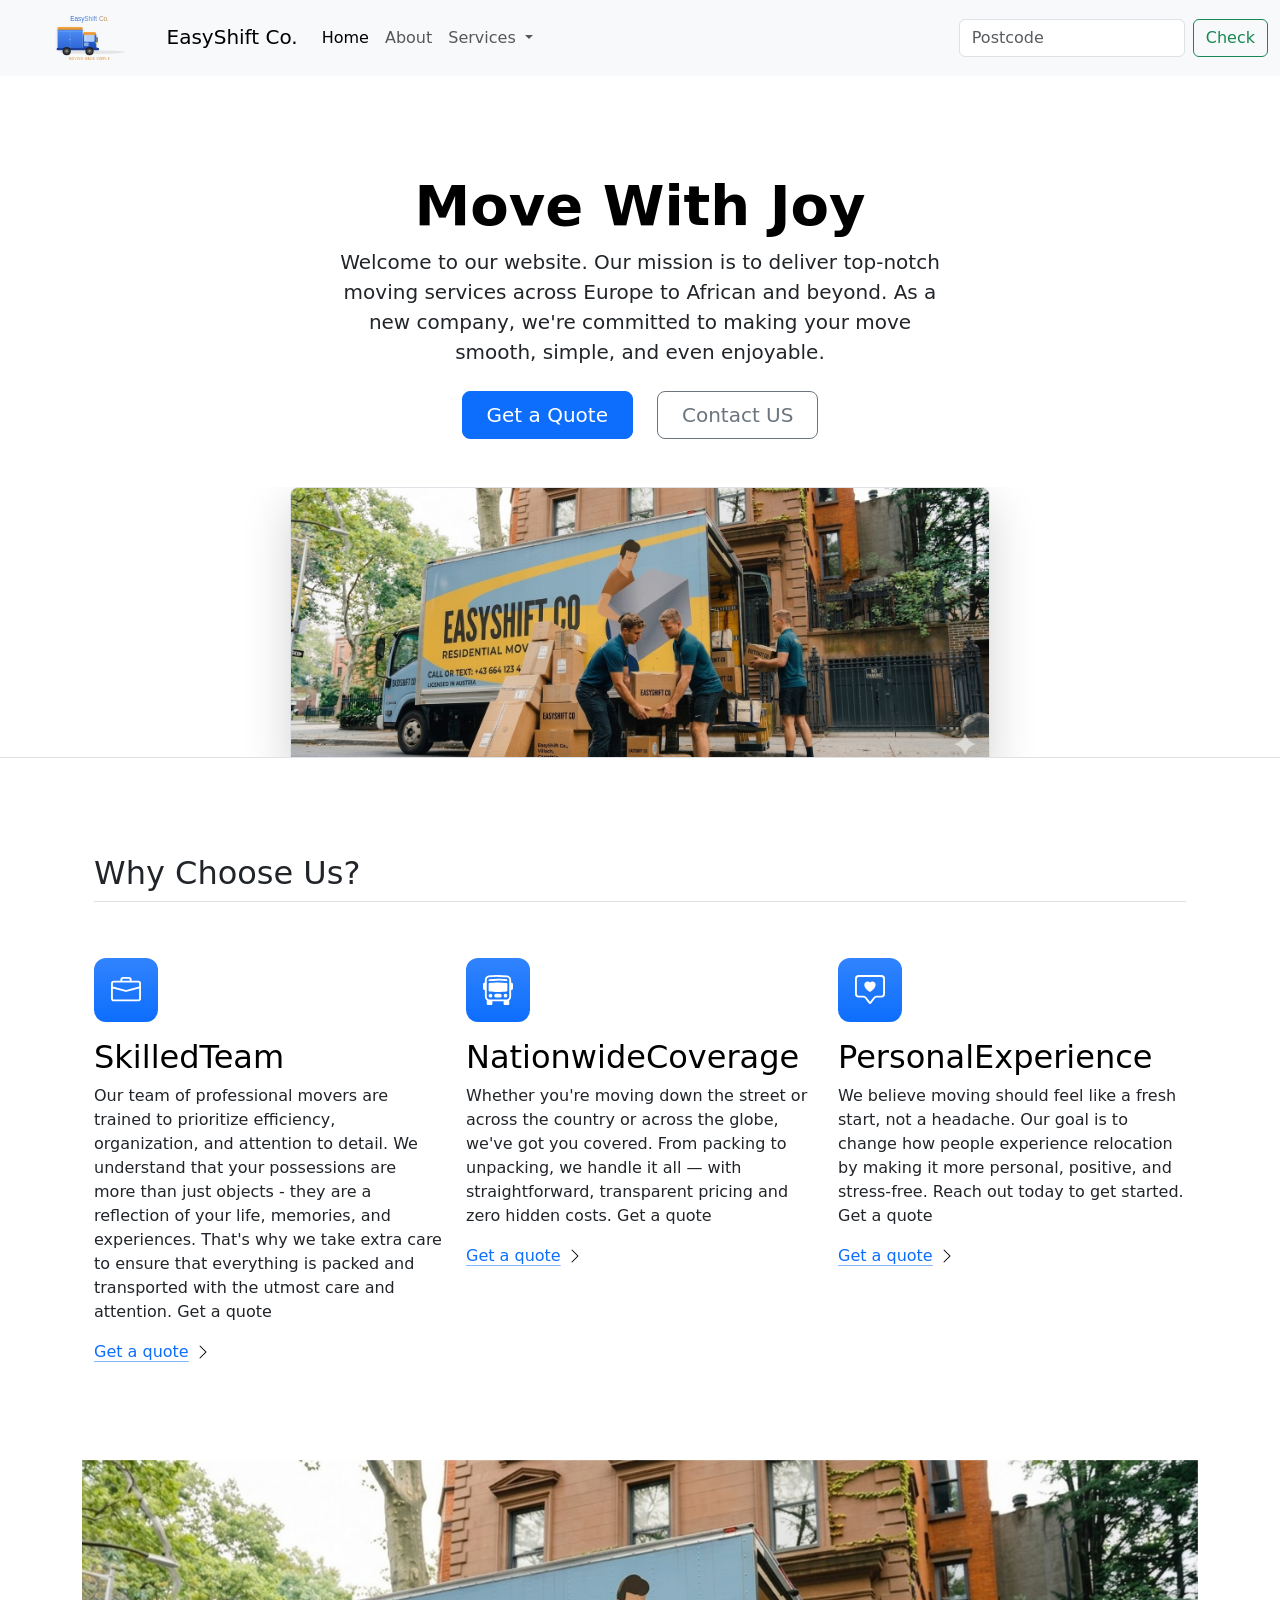
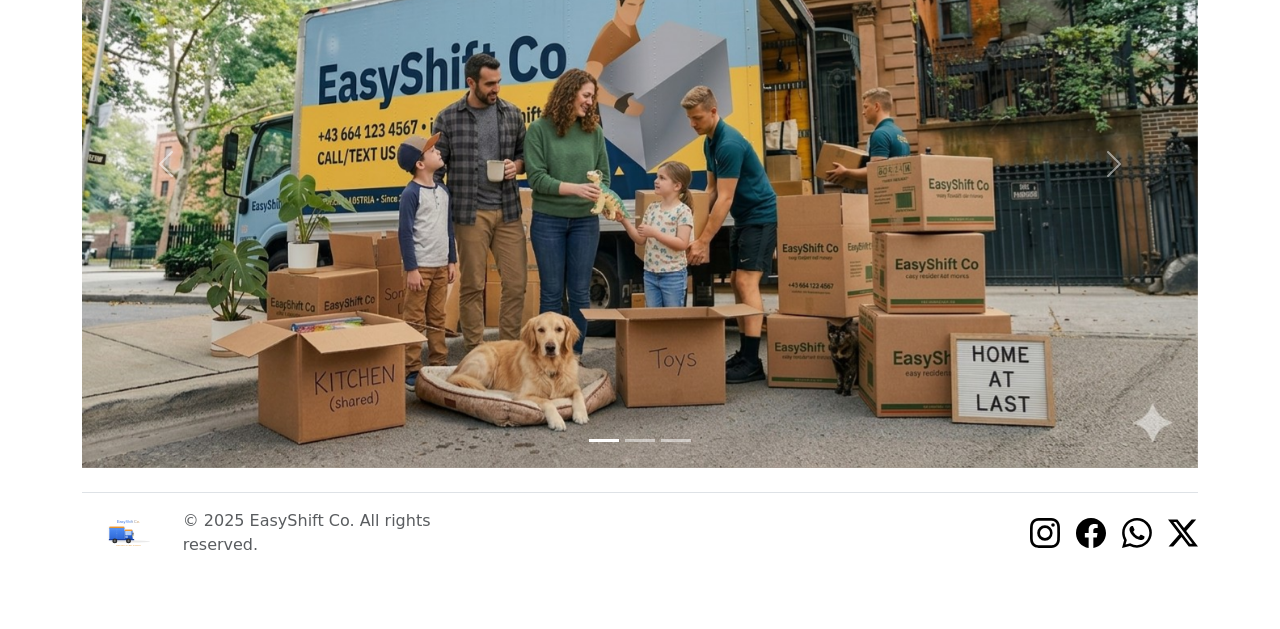
==== index.html @ 29e250b7 "Add files via upload" ====
<!DOCTYPE html>
<html lang="en" data-bs-theme="">

<head>
  <meta charset="UTF-8">
  <meta name="viewport" content="width=device-width, initial-scale=1.0">
  <title>EasyShift Co. | Moving Made Simple</title>
  <link href="https://cdn.jsdelivr.net/npm/bootstrap@5.3.0-alpha2/dist/css/bootstrap.min.css" rel="stylesheet"
    integrity="sha384-aFq/bzH65dt+w6FI2ooMVUpc+21e0SRygnTpmBvdBgSdnuTN7QbdgL+OapgHtvPp" crossorigin="anonymous">
  <style>
    .feature-icon {
    width: 4rem;
    height: 4rem;
    border-radius: .75rem;
    }

  </style>
</head>

<body>
  <nav class="navbar navbar-expand-lg bg-body-tertiary">
  <div class="container-fluid">
    <a class="navbar-brand" href="./images/easyshift_footer_icon_colored_text.svg"><img src="./images/easyshift_footer_icon_colored_text.svg" alt="EasyShift Co logo" height="50">EasyShift Co.</a>
    <button class="navbar-toggler" type="button" data-bs-toggle="collapse" data-bs-target="#navbarSupportedContent" aria-controls="navbarSupportedContent" aria-expanded="false" aria-label="Toggle navigation">
      <span class="navbar-toggler-icon"></span>
    </button>
    <div class="collapse navbar-collapse" id="navbarSupportedContent">
      <ul class="navbar-nav me-auto mb-2 mb-lg-0">
        <li class="nav-item">
          <a class="nav-link active" aria-current="page" href="#">Home</a>
        </li>
        <li class="nav-item">
          <a class="nav-link" href="#">About</a>
        </li>
        <li class="nav-item dropdown">
          <a class="nav-link dropdown-toggle" href="#" role="button" data-bs-toggle="dropdown" aria-expanded="false">
            Services
          </a>
          <ul class="dropdown-menu">
            <li><a class="dropdown-item" href="#">Packing</a></li>
            <li><a class="dropdown-item" href="#">Loading</a></li>
            <li><a class="dropdown-item" href="#">Unloading & Unpacking</a></li>
            <li><hr class="dropdown-divider"></li>
            <li><a class="dropdown-item" href="#">Get a Quote</a></li>
          </ul>
        </li>
      </ul>
      <form class="d-flex" role="search">
        <input class="form-control me-2" type="search" placeholder="Postcode" aria-label="Search"/>
        <button class="btn btn-outline-success" type="submit">Check</button>
      </form>
    </div>
  </div>
</nav>
  <div class="px-4 pt-5 my-5 text-center border-bottom"> 
    <h1 class="display-4 fw-bold text-body-emphasis">Move With Joy</h1> 
    <div class="col-lg-6 mx-auto">
      <p class="lead mb-4">Welcome to our website. Our mission is to deliver top-notch moving services across Europe to African and beyond. As a new company,
        we're committed to making your move smooth, simple, and even enjoyable.</p> 
      <div class="d-grid gap-2 d-sm-flex justify-content-sm-center mb-5"> 
      <button type="button" class="btn btn-primary btn-lg px-4 me-sm-3">Get a Quote</button> 
      <button type="button" class="btn btn-outline-secondary btn-lg px-4">Contact US</button> 
    </div> 
  </div> 
  <div class="overflow-hidden" style="max-height: 30vh;"> 
    <div class="container px-5"> 
      <img src="./images/final-moving-van.jpg" class="img-fluid border rounded-3 shadow-lg mb-4" alt="Example image" width="700" height="500" loading="lazy"> 
    </div> 
  </div> 
</div>

<div class="container px-4 py-5" id="featured-3"> 
  <h2 class="pb-2 border-bottom">Why Choose Us?</h2> 
  <div class="row g-4 py-5 row-cols-1 row-cols-lg-3"> 
    <div class="feature col"> 
      <div class="feature-icon d-inline-flex align-items-center justify-content-center text-bg-primary bg-gradient fs-2 mb-3"> 
        <img src="./images/briefcase.svg" alt="briefcase" height="30"> 
      </div> 
      <h3 class="fs-2 text-body-emphasis">SkilledTeam</h3> 
      <p>
        Our team of professional movers are trained to prioritize efficiency, organization, and attention to detail. 
        We understand that your possessions are more than just objects - they are a reflection of your life, memories, 
        and experiences. That's why we take extra care to ensure that everything is packed and transported with the 
        utmost care and attention. 
        Get a quote
      </p> 
      <a href="#" class="icon-link">
        Get a quote
        <img src="./images/chevron-right.svg" alt="chevron-right">
      </a>
    </div>
    <div class="feature col"> 
      <div class="feature-icon d-inline-flex align-items-center justify-content-center text-bg-primary bg-gradient fs-2 mb-3">
        <img src="./images/bus-front.svg" alt="bus-front" height="30"> 
      </div>
      <h3 class="fs-2 text-body-emphasis">NationwideCoverage</h3> 
      <p>
        Whether you're moving down the street or across the country or across the globe, we've got you covered. From packing to unpacking, 
        we handle it all — with straightforward, transparent pricing and zero hidden costs.
        Get a quote
      </p> 
      <a href="#" class="icon-link">
        Get a quote
        <img src="./images/chevron-right.svg" alt="chevron-right">
      </a>
    </div> 
    <div class="feature col">
      <div class="feature-icon d-inline-flex align-items-center justify-content-center text-bg-primary bg-gradient fs-2 mb-3">
        <img src="./images/chat-square-heart.svg" alt="briefcase" height="30"> 
      </div> 
      <h3 class="fs-2 text-body-emphasis">PersonalExperience</h3> 
      <p>
        We believe moving should feel like a fresh start, not a headache. Our goal is to change how people experience relocation by making it more personal, 
        positive, and stress-free. Reach out today to get started.
        Get a quote
      </p> 
      <a href="#" class="icon-link">
        Get a quote
        <img src="./images/chevron-right.svg" alt="chevron-right">
      </a> 
    </div> 
  </div> 
</div>
<div class="container">
  <div id="carouselExampleIndicators" class="carousel slide">
    <div class="carousel-indicators">
      <button type="button" data-bs-target="#carouselExampleIndicators" data-bs-slide-to="0" class="active" aria-current="true" aria-label="Slide 1"></button>
      <button type="button" data-bs-target="#carouselExampleIndicators" data-bs-slide-to="1" aria-label="Slide 2"></button>
      <button type="button" data-bs-target="#carouselExampleIndicators" data-bs-slide-to="2" aria-label="Slide 3"></button>
    </div>
    <div class="carousel-inner">
      <div class="carousel-item active">
        <img src="./images/final-family.jpg" class="d-block w-100" alt="family">
      </div>
        <div class="carousel-item">
      <img src="./images/family2.jpg" class="d-block w-100" alt="family">
    </div>
        <div class="carousel-item">
          <img src="./images/family3.jpeg" class="d-block w-100" alt="family">
        </div>
  </div>
  <button class="carousel-control-prev" type="button" data-bs-target="#carouselExampleIndicators" data-bs-slide="prev">
    <span class="carousel-control-prev-icon" aria-hidden="true"></span>
    <span class="visually-hidden">Previous</span>
  </button>
  <button class="carousel-control-next" type="button" data-bs-target="#carouselExampleIndicators" data-bs-slide="next">
    <span class="carousel-control-next-icon" aria-hidden="true"></span>
    <span class="visually-hidden">Next</span>
  </button>
</div>
</div>

<div class="container">
  <footer class="d-flex flex-wrap justify-content-between align-items-center py-3 my-4 border-top"> 
    <div class="col-md-4 d-flex align-items-center"> 
      <a href="./images/easyshift_footer_icon_colored_text.svg" class="mb-3 me-2 mb-md-0 text-body-secondary text-decoration-none lh-1" aria-label="Bootstrap">
         <img src="./images/easyshift_footer_icon_colored_text.svg" height="30"> 
      </a> 
      <span class="mb-3 mb-md-0 text-body-secondary">© 2025 EasyShift Co. All rights reserved.</span> 
    </div> 
    <ul class="nav col-md-4 justify-content-end list-unstyled d-flex"> 
      <li class="ms-3">
        <a class="text-body-secondary" href="#" aria-label="Instagram">
          <img src="./images/instagram.svg" alt="instagram" height="30">
        </a>
      </li> 
      <li class="ms-3">
      <a class="text-body-secondary" href="#" aria-label="Facebook">
        <img src="./images/facebook.svg" alt="Facebook" height="30">
      </a>
    </li>
    <li class="ms-3">
      <a class="text-body-secondary" href="#" aria-label="Facebook">
        <img src="./images/whatsapp.svg" alt="whatsapp" height="30">
      </a>
    </li> 
    <li class="ms-3">
      <a class="text-body-secondary" href="#" aria-label="Facebook">
        <img src="./images/twitter-x.svg" alt="twitter-x" height="30">
      </a>
    </li> 
    </ul> 
  </footer>
</div>

<script src="https://cdn.jsdelivr.net/npm/bootstrap@5.3.8/dist/js/bootstrap.bundle.min.js" 
integrity="sha384-FKyoEForCGlyvwx9Hj09JcYn3nv7wiPVlz7YYwJrWVcXK/BmnVDxM+D2scQbITxI" crossorigin="anonymous"></script>
</body>

</html>

<svg class="bi me-2" width="40" height="32" aria-hidden="true">
      <use xlink:href="#bootstrap"></use>
    </svg>
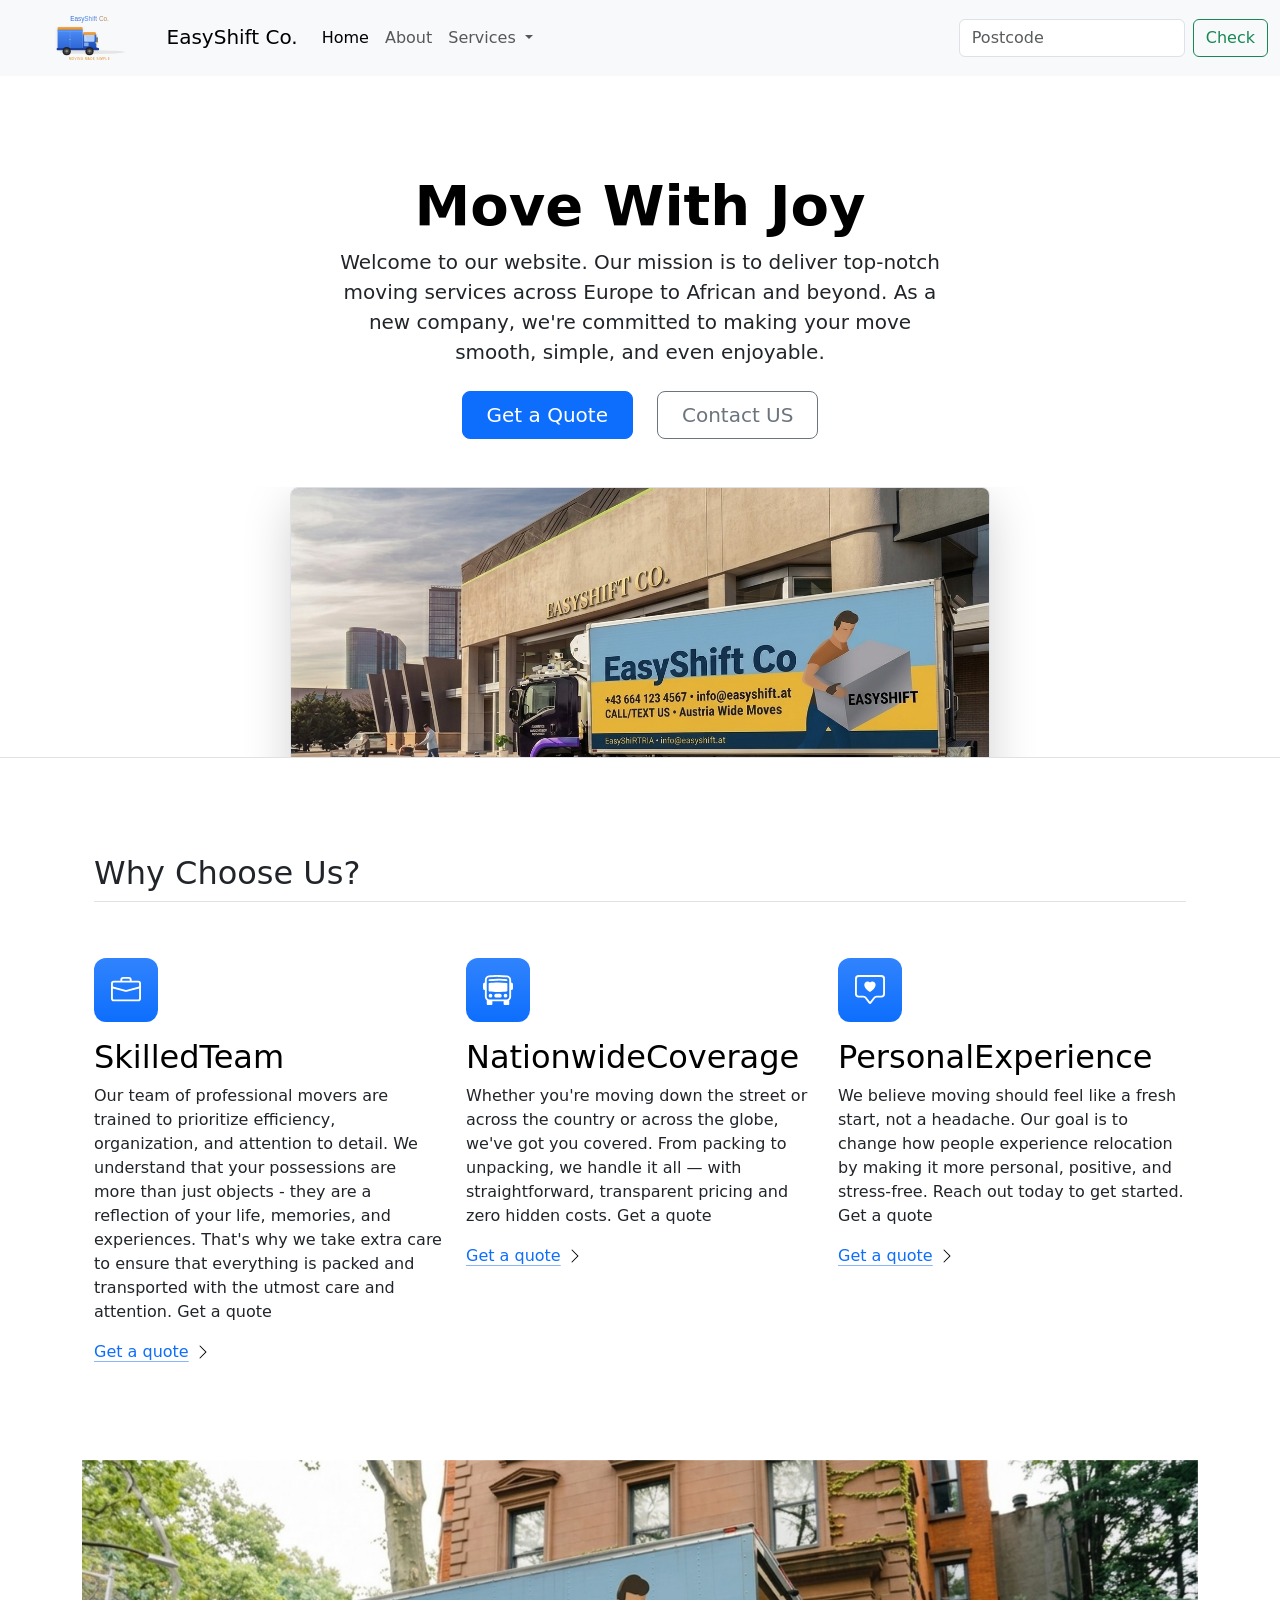
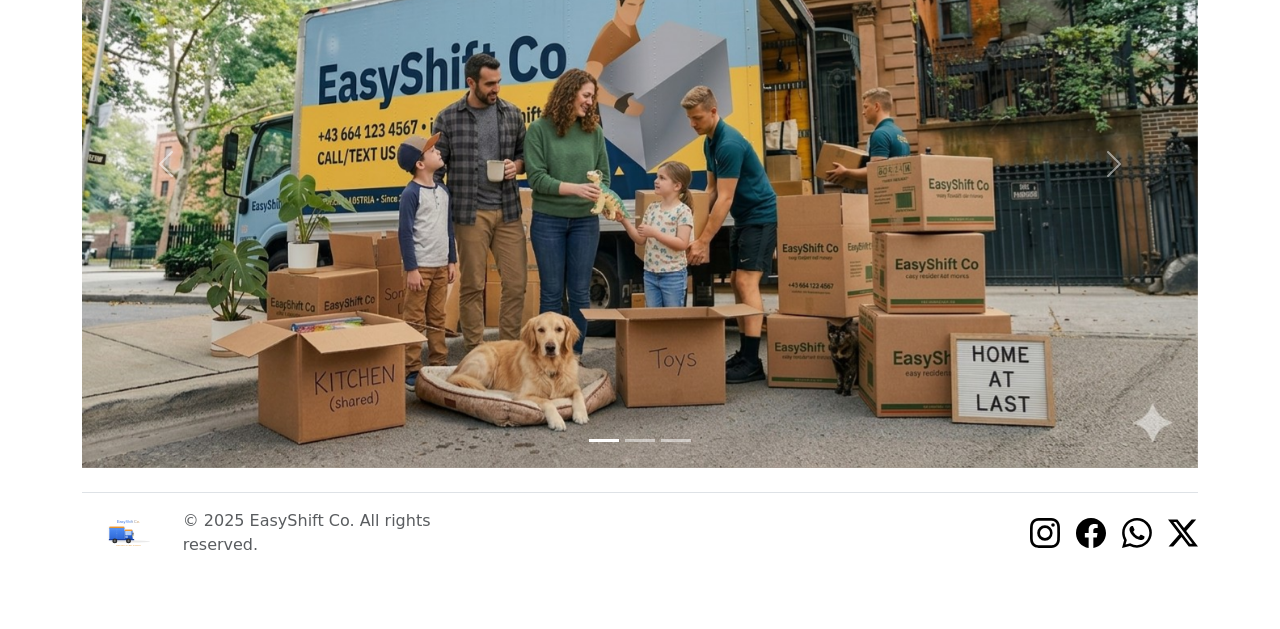
==== commit 797d866e: "Update image source in index.html" ====
--- a/index.html
+++ b/index.html
@@ -64,7 +64,7 @@
   </div> 
   <div class="overflow-hidden" style="max-height: 30vh;"> 
     <div class="container px-5"> 
-      <img src="./images/final-moving-van.jpg" class="img-fluid border rounded-3 shadow-lg mb-4" alt="Example image" width="700" height="500" loading="lazy"> 
+      <img src="./images/move-me.jpg" class="img-fluid border rounded-3 shadow-lg mb-4" alt="company van" width="700" height="500" loading="lazy"> 
     </div> 
   </div> 
 </div>
@@ -191,4 +191,4 @@
 
 <svg class="bi me-2" width="40" height="32" aria-hidden="true">
       <use xlink:href="#bootstrap"></use>
-    </svg>+    </svg>
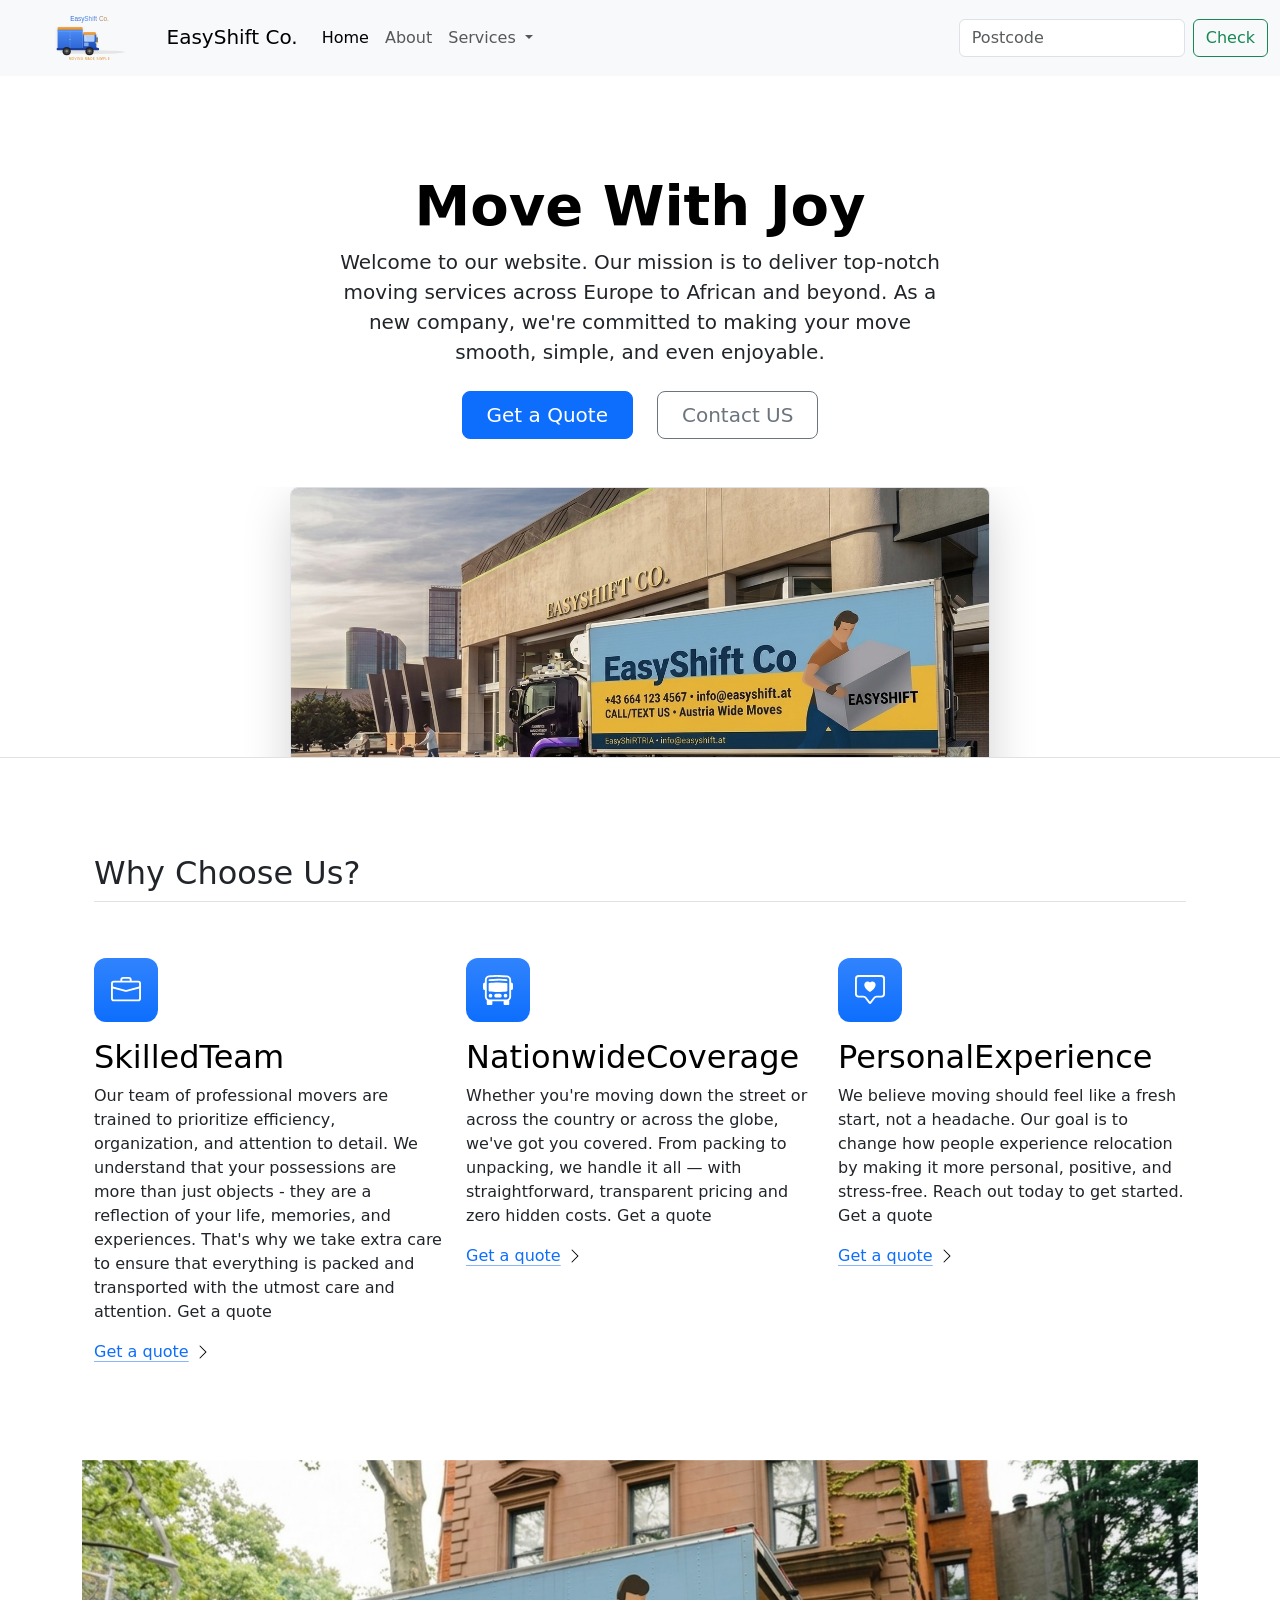
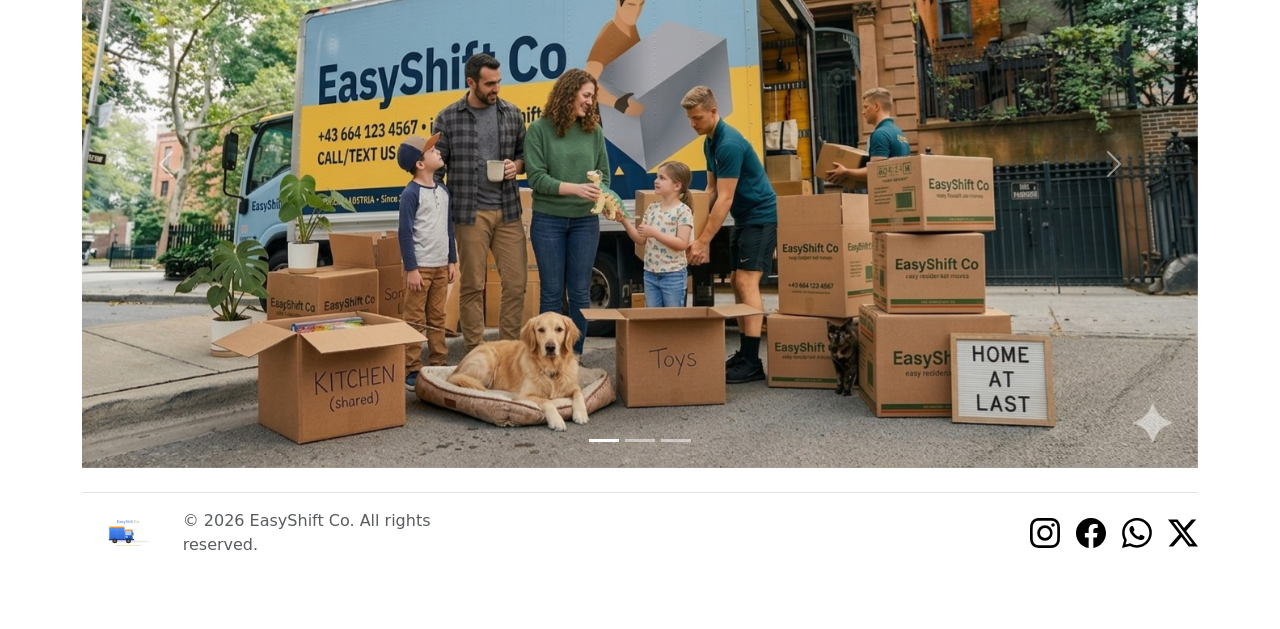
==== commit d26a6570: "Update index.html" ====
--- a/index.html
+++ b/index.html
@@ -156,7 +156,7 @@
       <a href="./images/easyshift_footer_icon_colored_text.svg" class="mb-3 me-2 mb-md-0 text-body-secondary text-decoration-none lh-1" aria-label="Bootstrap">
          <img src="./images/easyshift_footer_icon_colored_text.svg" height="30"> 
       </a> 
-      <span class="mb-3 mb-md-0 text-body-secondary">© 2025 EasyShift Co. All rights reserved.</span> 
+      <span class="mb-3 mb-md-0 text-body-secondary">© 2026 EasyShift Co. All rights reserved.</span> 
     </div> 
     <ul class="nav col-md-4 justify-content-end list-unstyled d-flex"> 
       <li class="ms-3">
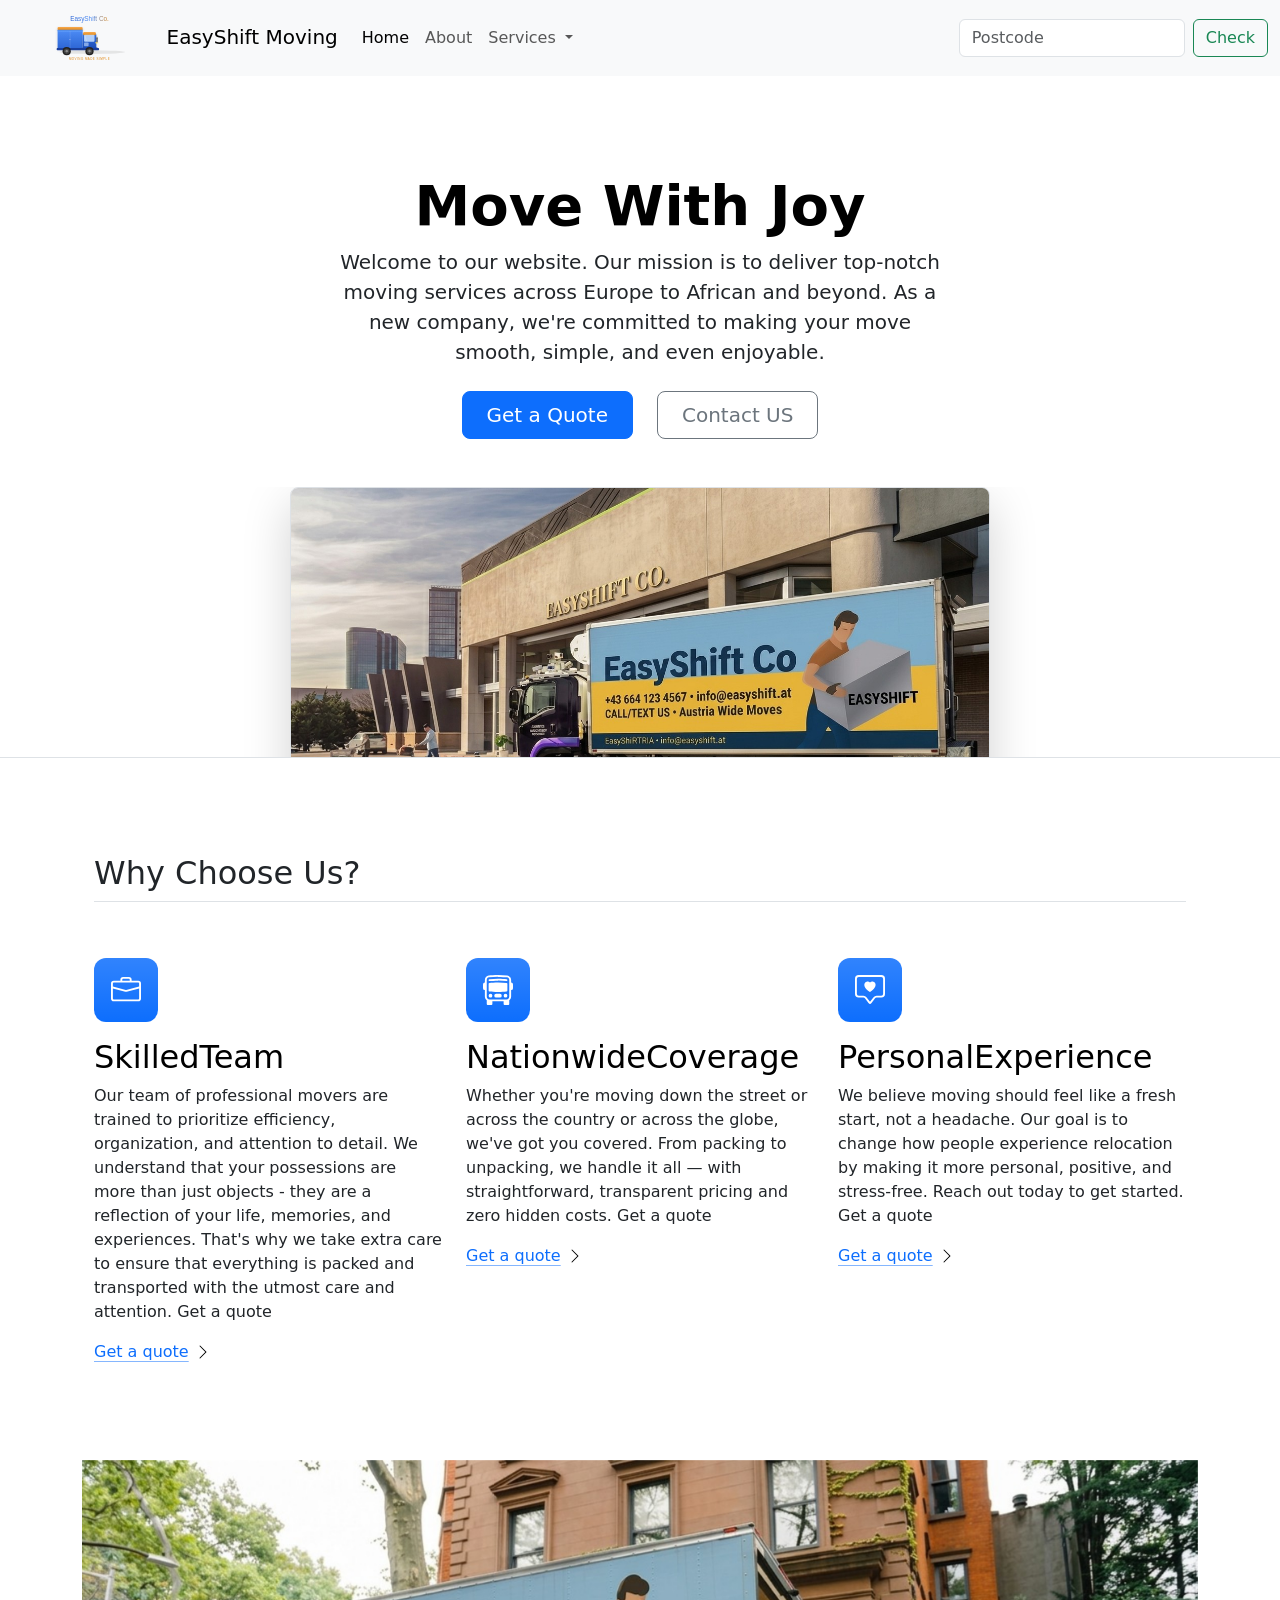
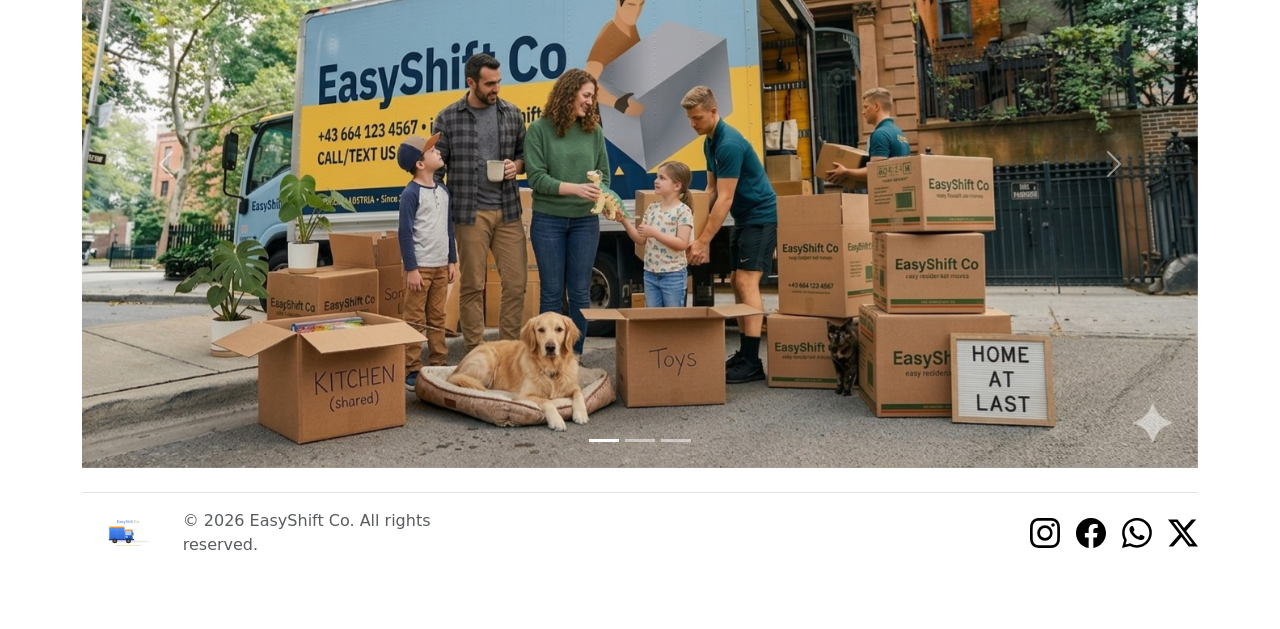
==== commit 4ca18d4f: "Update index.html" ====
--- a/index.html
+++ b/index.html
@@ -20,7 +20,7 @@
 <body>
   <nav class="navbar navbar-expand-lg bg-body-tertiary">
   <div class="container-fluid">
-    <a class="navbar-brand" href="./images/easyshift_footer_icon_colored_text.svg"><img src="./images/easyshift_footer_icon_colored_text.svg" alt="EasyShift Co logo" height="50">EasyShift Co.</a>
+    <a class="navbar-brand" href="./images/easyshift_footer_icon_colored_text.svg"><img src="./images/easyshift_footer_icon_colored_text.svg" alt="EasyShift Co logo" height="50">EasyShift Moving</a>
     <button class="navbar-toggler" type="button" data-bs-toggle="collapse" data-bs-target="#navbarSupportedContent" aria-controls="navbarSupportedContent" aria-expanded="false" aria-label="Toggle navigation">
       <span class="navbar-toggler-icon"></span>
     </button>
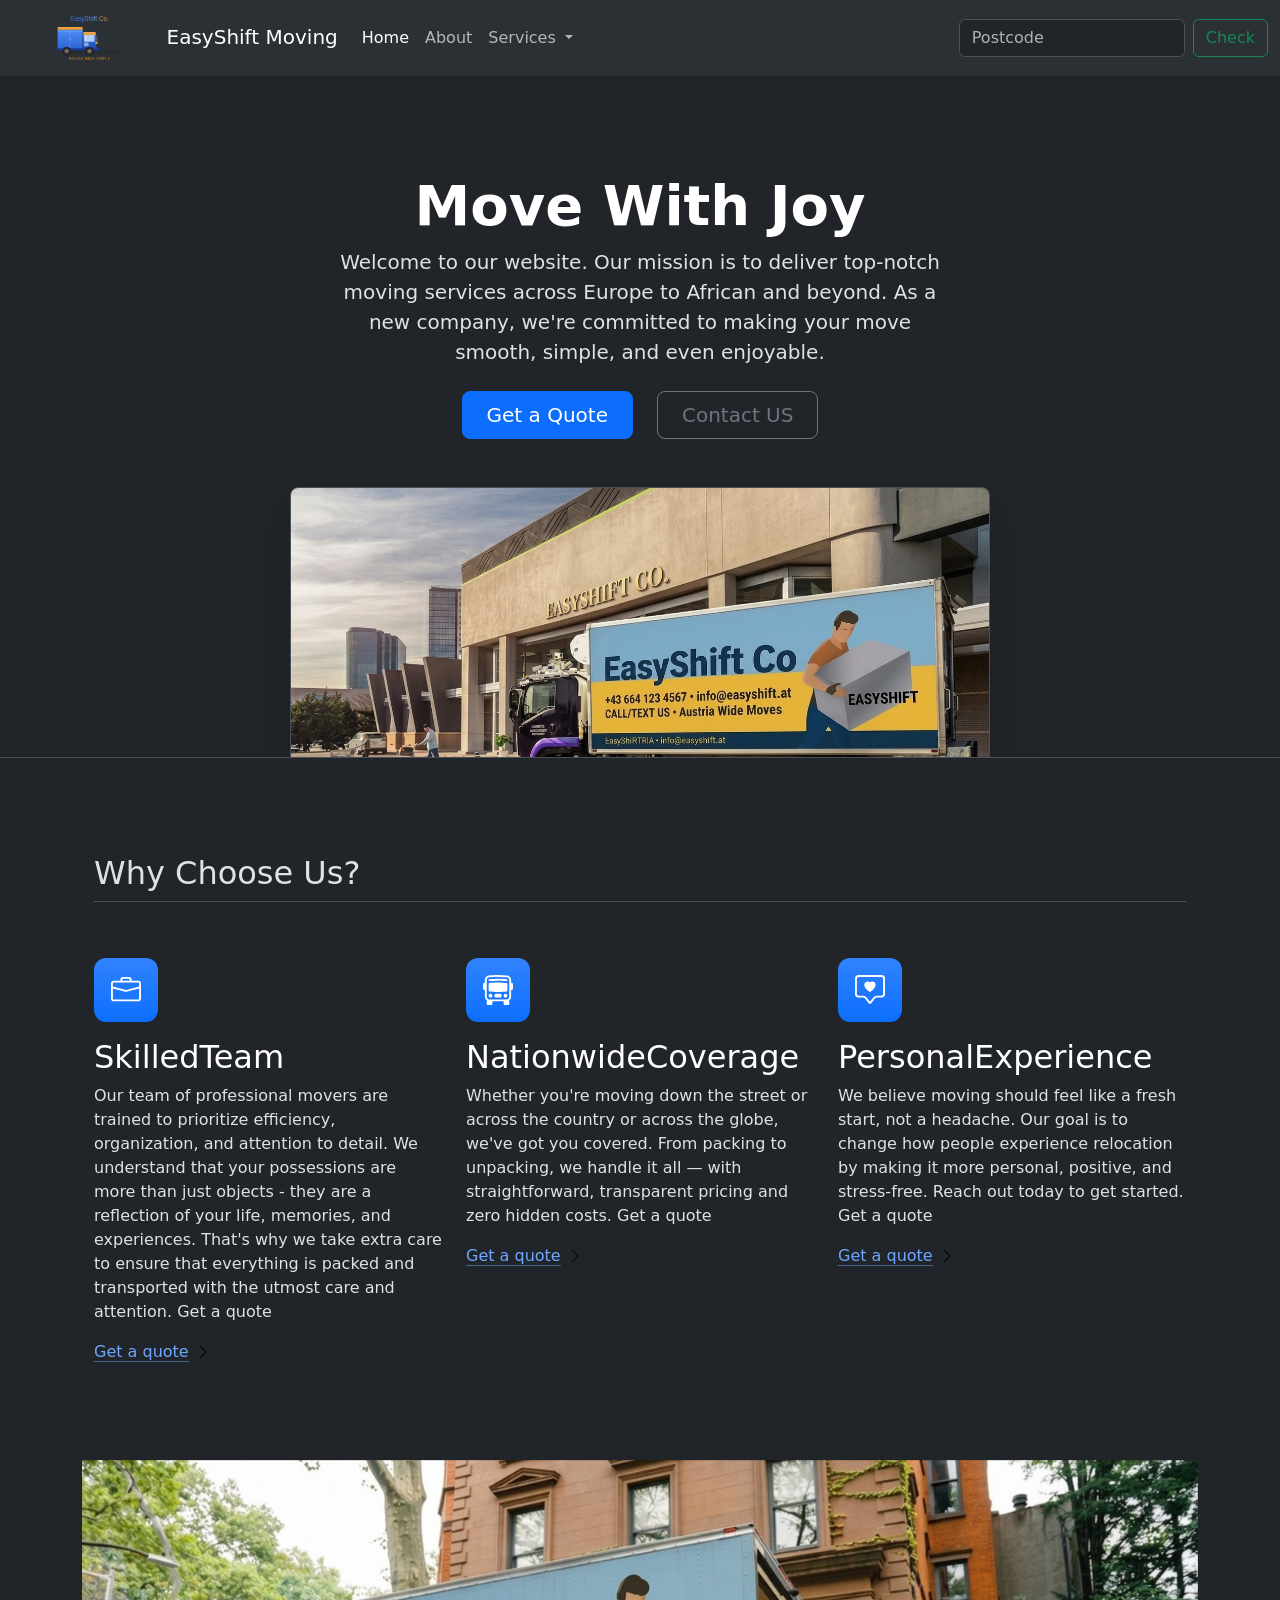
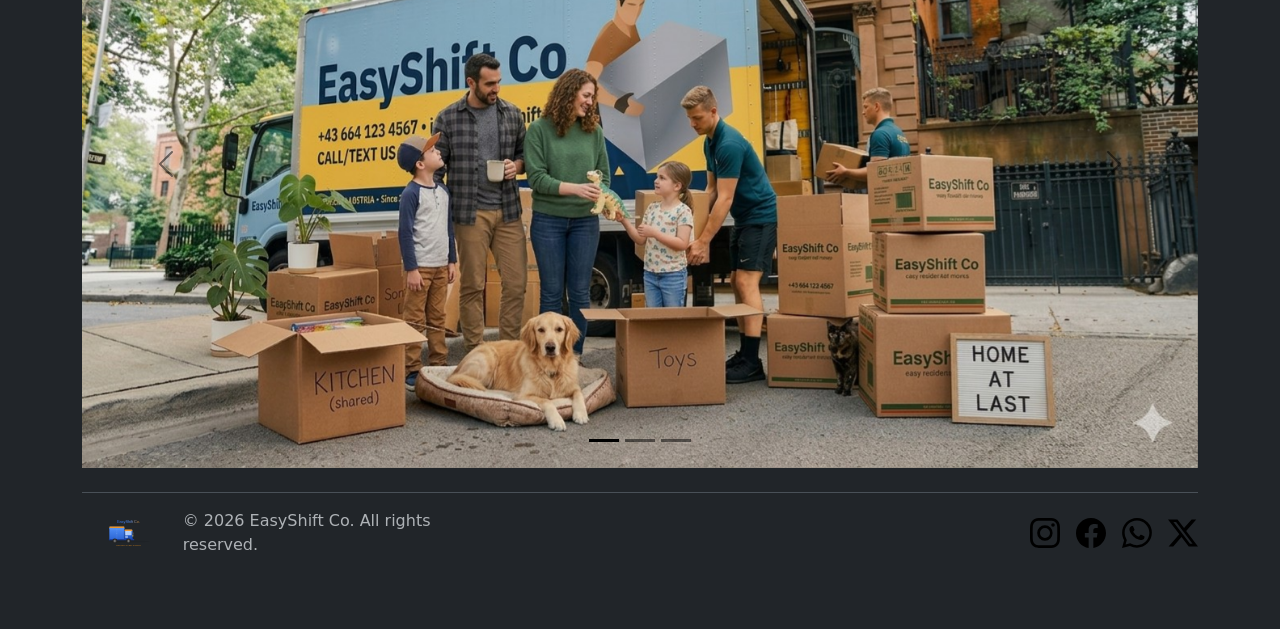
==== commit 61885263: "Update index.html" ====
--- a/index.html
+++ b/index.html
@@ -1,5 +1,5 @@
 <!DOCTYPE html>
-<html lang="en" data-bs-theme="">
+<html lang="en" data-bs-theme="dark">
 
 <head>
   <meta charset="UTF-8">
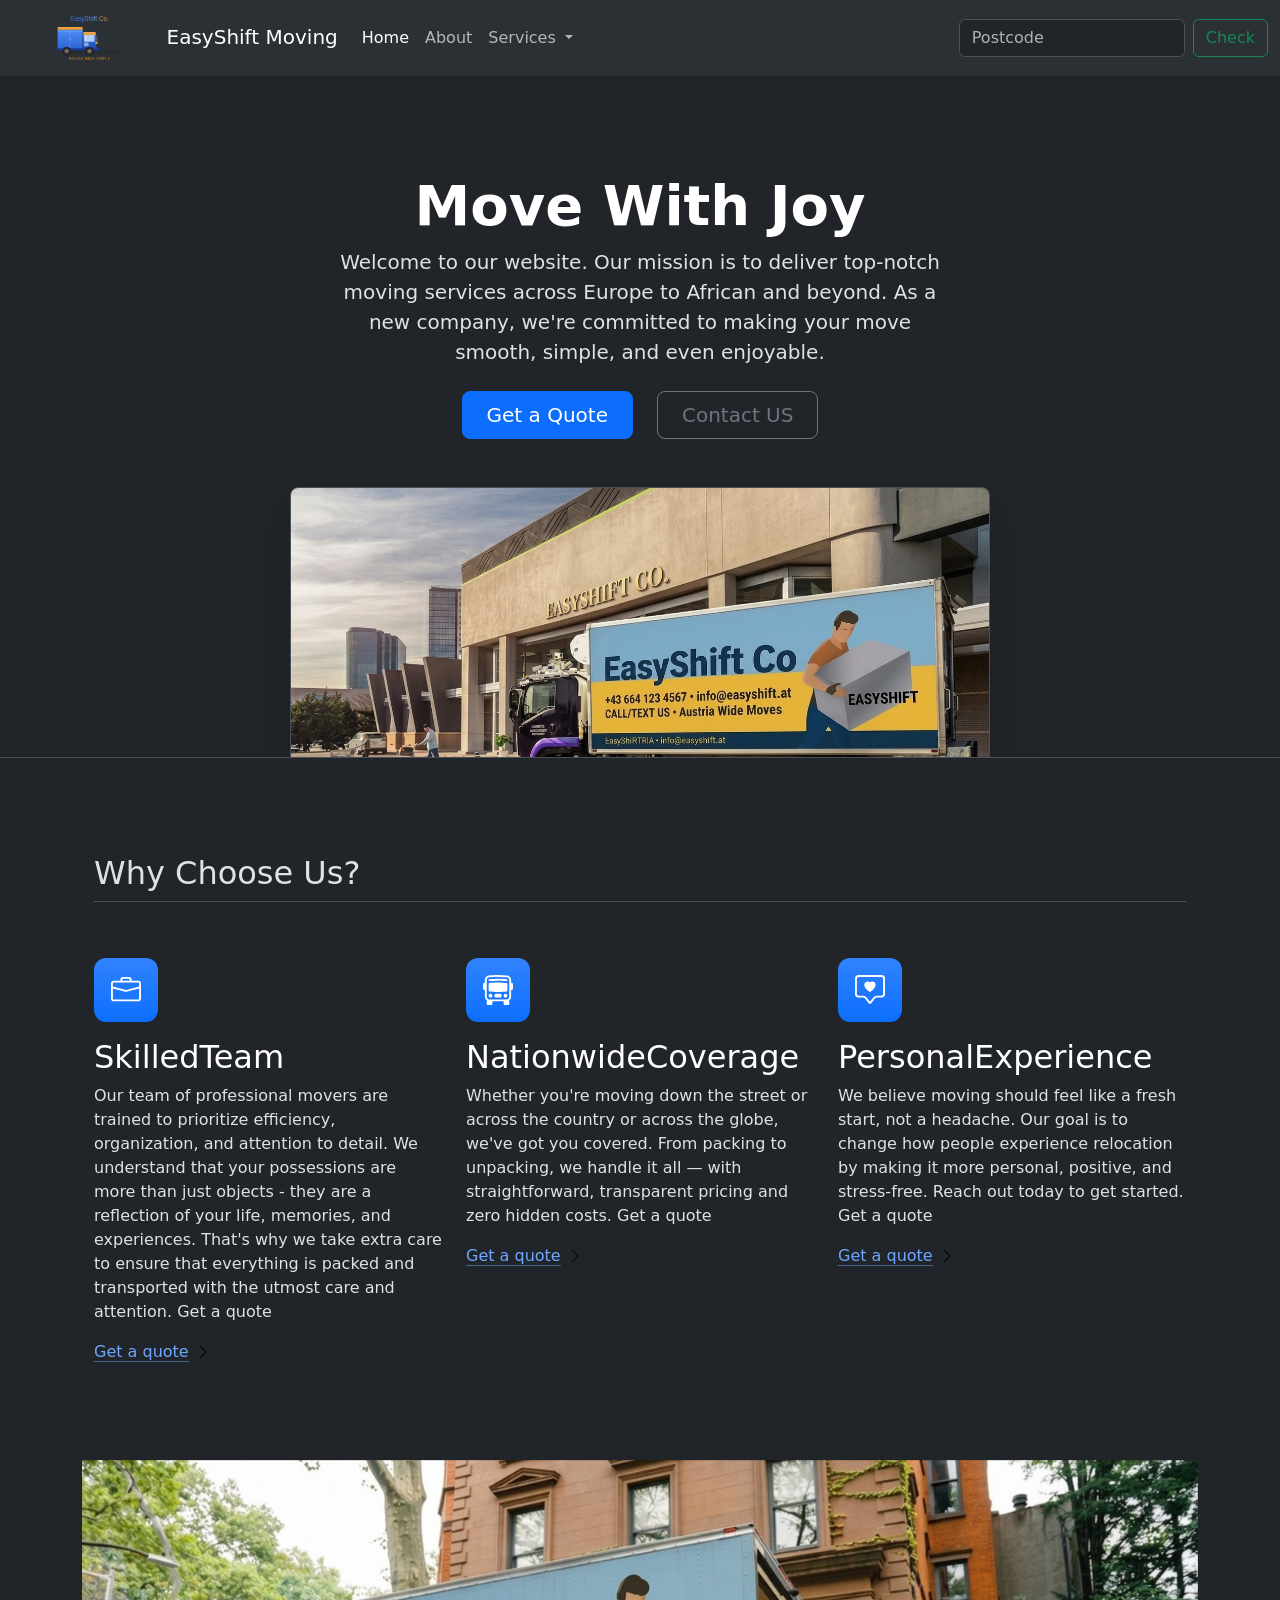
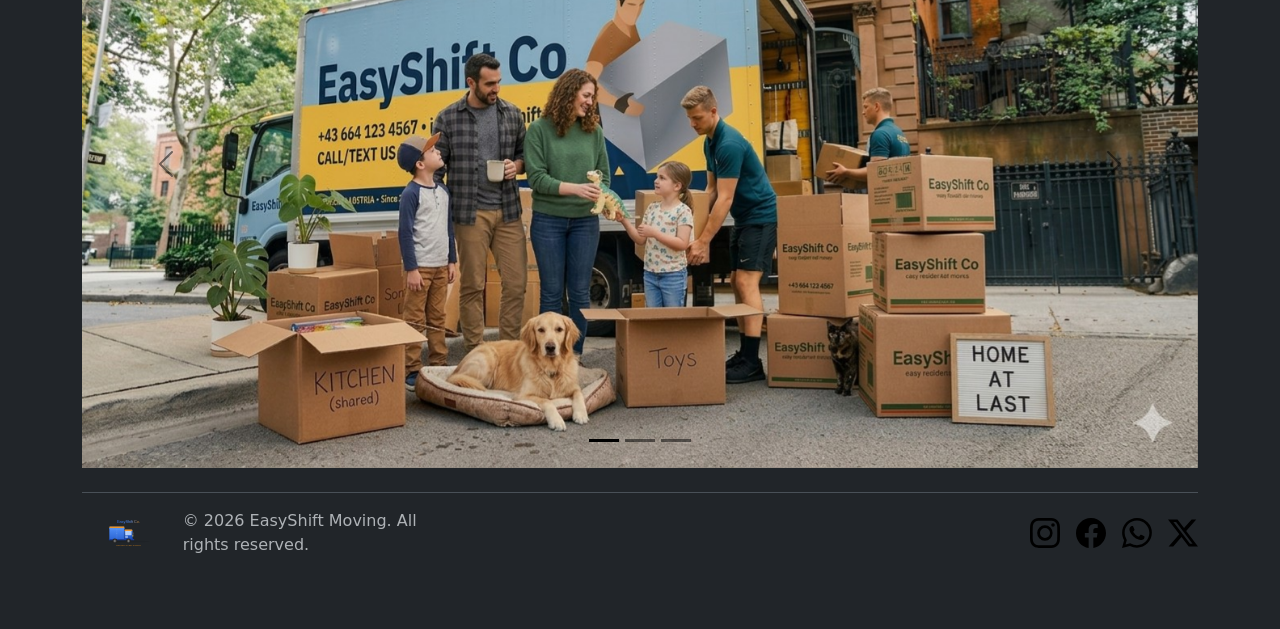
==== commit bb130c71: "Update index.html" ====
--- a/index.html
+++ b/index.html
@@ -156,7 +156,7 @@
       <a href="./images/easyshift_footer_icon_colored_text.svg" class="mb-3 me-2 mb-md-0 text-body-secondary text-decoration-none lh-1" aria-label="Bootstrap">
          <img src="./images/easyshift_footer_icon_colored_text.svg" height="30"> 
       </a> 
-      <span class="mb-3 mb-md-0 text-body-secondary">© 2026 EasyShift Co. All rights reserved.</span> 
+      <span class="mb-3 mb-md-0 text-body-secondary">© 2026 EasyShift Moving. All rights reserved.</span> 
     </div> 
     <ul class="nav col-md-4 justify-content-end list-unstyled d-flex"> 
       <li class="ms-3">
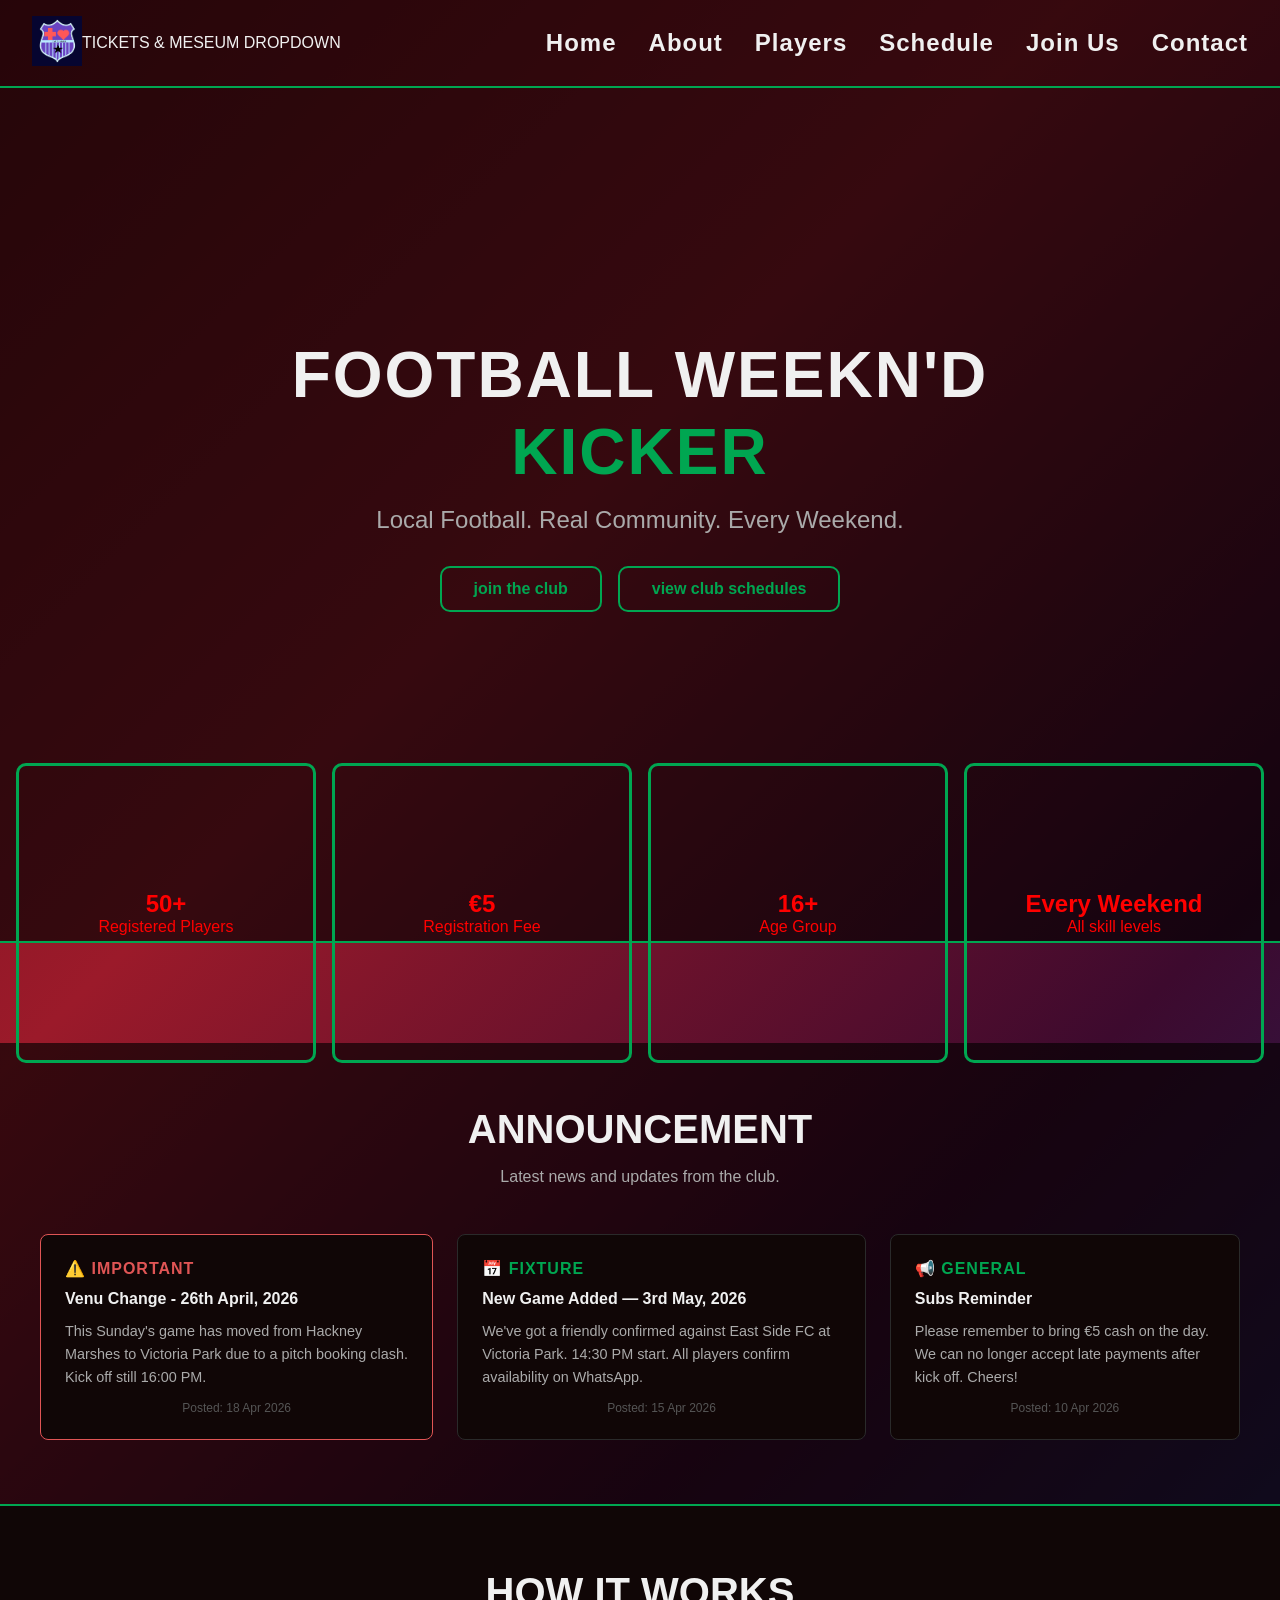
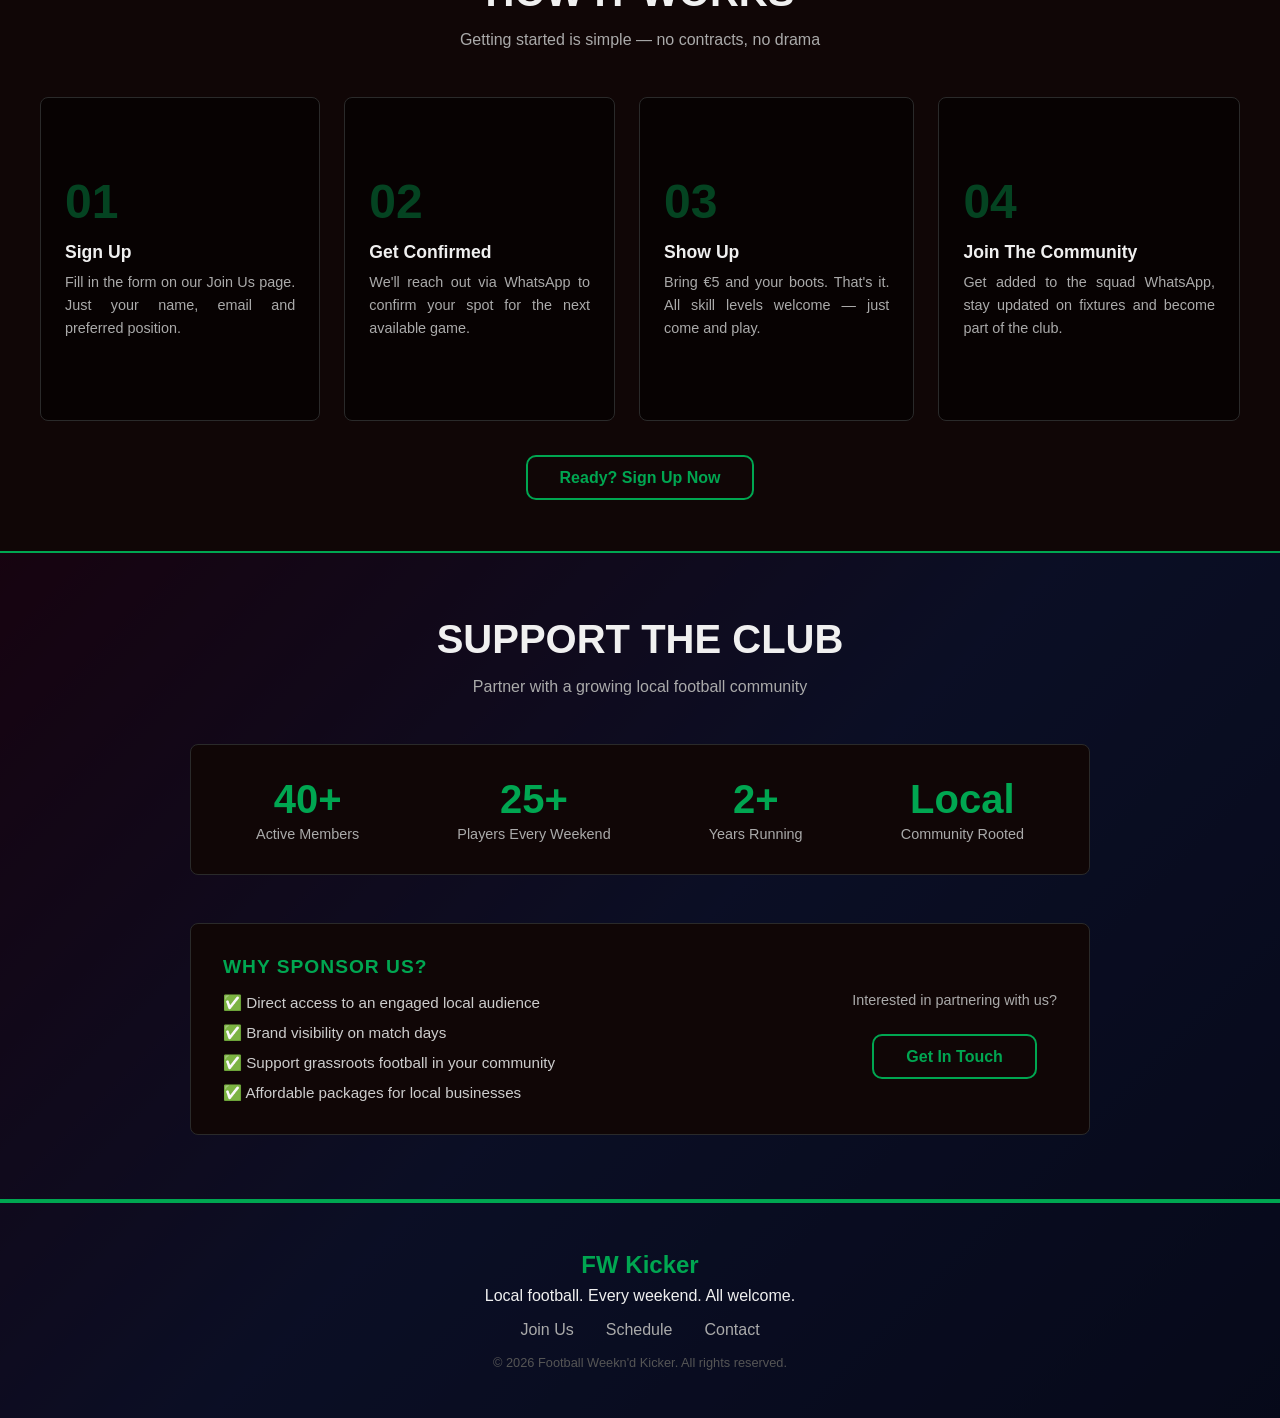
==== commit 2b24509b: "Add files via upload" ====
--- a/index.html
+++ b/index.html
@@ -1,194 +1,207 @@
 <!DOCTYPE html>
-<html lang="en" data-bs-theme="dark">
-
+<html lang="en">
 <head>
-  <meta charset="UTF-8">
-  <meta name="viewport" content="width=device-width, initial-scale=1.0">
-  <title>EasyShift Co. | Moving Made Simple</title>
-  <link href="https://cdn.jsdelivr.net/npm/bootstrap@5.3.0-alpha2/dist/css/bootstrap.min.css" rel="stylesheet"
-    integrity="sha384-aFq/bzH65dt+w6FI2ooMVUpc+21e0SRygnTpmBvdBgSdnuTN7QbdgL+OapgHtvPp" crossorigin="anonymous">
-  <style>
-    .feature-icon {
-    width: 4rem;
-    height: 4rem;
-    border-radius: .75rem;
-    }
-
-  </style>
+    <meta charset="UTF-8">
+    <meta name="viewport" content="width=device-width, initial-scale=1.0">
+    <title>FW Kicker</title>
+    <link rel="stylesheet" href="./style.css">
 </head>
-
 <body>
-  <nav class="navbar navbar-expand-lg bg-body-tertiary">
-  <div class="container-fluid">
-    <a class="navbar-brand" href="./images/easyshift_footer_icon_colored_text.svg"><img src="./images/easyshift_footer_icon_colored_text.svg" alt="EasyShift Co logo" height="50">EasyShift Moving</a>
-    <button class="navbar-toggler" type="button" data-bs-toggle="collapse" data-bs-target="#navbarSupportedContent" aria-controls="navbarSupportedContent" aria-expanded="false" aria-label="Toggle navigation">
-      <span class="navbar-toggler-icon"></span>
-    </button>
-    <div class="collapse navbar-collapse" id="navbarSupportedContent">
-      <ul class="navbar-nav me-auto mb-2 mb-lg-0">
-        <li class="nav-item">
-          <a class="nav-link active" aria-current="page" href="#">Home</a>
-        </li>
-        <li class="nav-item">
-          <a class="nav-link" href="#">About</a>
-        </li>
-        <li class="nav-item dropdown">
-          <a class="nav-link dropdown-toggle" href="#" role="button" data-bs-toggle="dropdown" aria-expanded="false">
-            Services
-          </a>
-          <ul class="dropdown-menu">
-            <li><a class="dropdown-item" href="#">Packing</a></li>
-            <li><a class="dropdown-item" href="#">Loading</a></li>
-            <li><a class="dropdown-item" href="#">Unloading & Unpacking</a></li>
-            <li><hr class="dropdown-divider"></li>
-            <li><a class="dropdown-item" href="#">Get a Quote</a></li>
-          </ul>
-        </li>
-      </ul>
-      <form class="d-flex" role="search">
-        <input class="form-control me-2" type="search" placeholder="Postcode" aria-label="Search"/>
-        <button class="btn btn-outline-success" type="submit">Check</button>
-      </form>
+    <!-- Navigation Bar -->
+    <nav class="navbar">
+        <div class="nav-logo">
+            <a href="index.html"><img class="logo-image" src="./assets/images/Logo.png" alt="club logo"></a>
+            <div>TICKETS & MESEUM DROPDOWN</div>
+        </div>
+        <ul class="nav-pages">
+            <li><a href="index.html">Home</a></li>
+            <li><a href="./public/about.html">About</a></li>
+            <li><a href="./public/players.html">Players</a></li>
+            <li><a href="./public/schedule.html">Schedule</a></li>
+            <li><a href="./public/join.html">Join Us</a></li>
+            <li><a href="./public/contact.html">Contact</a></li>
+        </ul>
+    </nav>
+
+    <!-- Hero Section -->
+    <section class="hero">
+        <!-- Hero sliders Section (Carousel Slides) -->
+         <div class="hero-slides">
+            <div class="hero-slide slide1"></div>
+            <div class="hero-slide slide2"></div>
+            <div class="hero-slide slide3"></div>
+            <div class="hero-slide slide4"></div>
+         </div>
+         <!-- Dark Overlay -->
+        <div class="hero-overlay"></div>
+        <div class="hero-content">
+            <h1>football weekn'd <br> <span>kicker</span></h1>
+            <p>local football. real community. every weekend.</p>
+            <div class="hero-buttons">
+                <a href="./public/join.html" class="btn btn-primary">join the club</a>
+                <a href="./public/schedule.html" class="btn btn-outline">view club schedules</a>
+            </div>
+        </div>
+    </section>
+
+    <!-- Stats Strip -->
+    <section class="stats-strip">
+
+        <div class="stats-grid">
+            <div class="stats-card">
+                <h2>50+</h2>
+                <p>Registered Players</p>
+            </div>
+            <div class="stats-card">
+                <h2>€5</h2>
+                <p>Registration Fee</p>
+            </div>
+            <div class="stats-card">
+                <h2>16+</h2>
+                <p>Age Group</p>
+            </div>
+            <div class="stats-card">
+                <h2>Every Weekend</h2>
+                <p>All skill levels</p>
+            </div>
+        </div>
+    </section>
+
+    <!-- Announcement Section -->
+    <section class="announcement-section">
+        <div class="section-header">
+            <h2 class="annouce">Announcement</h2>
+            <p class="page">Latest news and updates from the club.</p>
+            <div class="announcement-grid">
+
+                <div class="announcement-card urgent">
+                    <div class="announcement-tag">⚠️ Important</div>
+                    <h3>Venu Change - 26th April, 2026</h3>
+                    <p>This Sunday's game has moved from Hackney Marshes to Victoria Park due to a pitch booking clash. 
+                        Kick off still 16:00 PM.</p><span class="announcement-date">Posted: 18 Apr 2026</span>
+                </div>
+
+                <div class="announcement-card">
+                    <div class="announcement-tag">📅 Fixture</div>
+                    <h3>New Game Added — 3rd May, 2026</h3>
+                    <p>We've got a friendly confirmed against East Side FC at Victoria Park. 14:30 PM start. 
+                        All players confirm availability on WhatsApp.</p><span class="announcement-date">Posted: 15 Apr 2026</span>
+                </div>
+
+                <div class="announcement-card">
+                    <div class="announcement-tag">📢 General</div>
+                    <h3>Subs Reminder</h3>
+                    <p>Please remember to bring €5 cash on the day. We can no longer accept late payments after kick off. Cheers!</p>
+                    <span class="announcement-date">Posted: 10 Apr 2026</span>
+                </div>
+            </div>
+        </div>
+    </section>
+
+    <!-- How it works sections-->
+     <section class="how-section">
+        <div class="section-header">
+            <h2 class="how-h2">How It Works</h2>
+            <p class="how-page">Getting started is simple — no contracts, no drama</p>
+        </div>
+
+        <div class="how-grid">
+            <div class="how-card">        
+                <div class="how-number">01</div>
+                <h3>Sign Up</h3>
+                <p>Fill in the form on our Join Us page. Just your name, email and preferred position.</p>
+            </div>
+
+            <div class="how-card">
+            <div class="how-number">02</div>
+            <h3>Get Confirmed</h3>
+            <p>We'll reach out via WhatsApp to confirm your spot for the next available game.</p>
+            </div>
+
+            <div class="how-card">
+            <div class="how-number">03</div>
+            <h3>Show Up</h3>
+            <p>Bring €5 and your boots. That's it. All skill levels welcome — just come and play.</p>
+            </div>
+
+            <div class="how-card">
+            <div class="how-number">04</div>
+            <h3>Join The Community</h3>
+            <p>Get added to the squad WhatsApp, stay updated on fixtures and become part of the club.</p>
+            </div>
+
+        </div>
+
+        <div class="how-cta">
+            <a href="./public/join.html" class="btn btn-primary">Ready? Sign Up Now</a>
+        </div>
+
+    </section>
+
+    <!-- Sponsorship Section -->
+    <section class="sponsors-section">
+        <div class="section-header">
+            <h2 class="sponsor-h2">Support The Club</h2>
+            <p class="sponsor-page">Partner with a growing local football community</p>
+        </div>
+
+        <div class="sponsors-stats">
+            <div class="sponsor-stat">
+                <h3>40+</h3>
+                <p>Active Members</p>
+            </div>
+
+            <div class="sponsor-stat">
+                <h3>25+</h3>
+                <p>Players Every Weekend</p>
+            </div>
+
+            <div class="sponsor-stat">
+                <h3>2+</h3>
+                <p>Years Running</p>
+            </div>
+
+            <div class="sponsor-stat">
+                <h3>Local</h3>
+                <p>Community Rooted</p>
+            </div>
+        </div>
+
+        <div class="sponsors-pitch">
+            <div class="sponsors-pitch-text">
+                <h3>Why Sponsor Us?</h3>
+                 <ul class="sponsor-list">
+                    <li>✅ Direct access to an engaged local audience</li>
+                    <li>✅ Brand visibility on match days</li>
+                    <li>✅ Support grassroots football in your community</li>
+                    <li>✅ Affordable packages for local businesses</li>
+                </ul>
+            </div>
+            <div class="sponsors-pitch-cta">
+                <p>Interested in partnering with us?</p>
+                <a href="./public/join.html" class="btn btn-primary">Get In Touch</a>
+            </div>
+        </div>
+</section>
+
+<!-- The footer section -->
+ <footer class="footer">
+  <div class="footer-content">
+    <p class="footer-logo">FW Kicker</p>
+    <p>Local football. Every weekend. All welcome.</p>
+    <div class="footer-links">
+      <a href="./public/join.html">Join Us</a>
+      <a href="./public/schedule.html">Schedule</a>
+      <a href="./public/contact.html">Contact</a>
     </div>
+    <p class="footer-copy">© 2026 Football Weekn'd Kicker. All rights reserved.</p>
   </div>
-</nav>
-  <div class="px-4 pt-5 my-5 text-center border-bottom"> 
-    <h1 class="display-4 fw-bold text-body-emphasis">Move With Joy</h1> 
-    <div class="col-lg-6 mx-auto">
-      <p class="lead mb-4">Welcome to our website. Our mission is to deliver top-notch moving services across Europe to African and beyond. As a new company,
-        we're committed to making your move smooth, simple, and even enjoyable.</p> 
-      <div class="d-grid gap-2 d-sm-flex justify-content-sm-center mb-5"> 
-      <button type="button" class="btn btn-primary btn-lg px-4 me-sm-3">Get a Quote</button> 
-      <button type="button" class="btn btn-outline-secondary btn-lg px-4">Contact US</button> 
-    </div> 
-  </div> 
-  <div class="overflow-hidden" style="max-height: 30vh;"> 
-    <div class="container px-5"> 
-      <img src="./images/move-me.jpg" class="img-fluid border rounded-3 shadow-lg mb-4" alt="company van" width="700" height="500" loading="lazy"> 
-    </div> 
-  </div> 
-</div>
-
-<div class="container px-4 py-5" id="featured-3"> 
-  <h2 class="pb-2 border-bottom">Why Choose Us?</h2> 
-  <div class="row g-4 py-5 row-cols-1 row-cols-lg-3"> 
-    <div class="feature col"> 
-      <div class="feature-icon d-inline-flex align-items-center justify-content-center text-bg-primary bg-gradient fs-2 mb-3"> 
-        <img src="./images/briefcase.svg" alt="briefcase" height="30"> 
-      </div> 
-      <h3 class="fs-2 text-body-emphasis">SkilledTeam</h3> 
-      <p>
-        Our team of professional movers are trained to prioritize efficiency, organization, and attention to detail. 
-        We understand that your possessions are more than just objects - they are a reflection of your life, memories, 
-        and experiences. That's why we take extra care to ensure that everything is packed and transported with the 
-        utmost care and attention. 
-        Get a quote
-      </p> 
-      <a href="#" class="icon-link">
-        Get a quote
-        <img src="./images/chevron-right.svg" alt="chevron-right">
-      </a>
-    </div>
-    <div class="feature col"> 
-      <div class="feature-icon d-inline-flex align-items-center justify-content-center text-bg-primary bg-gradient fs-2 mb-3">
-        <img src="./images/bus-front.svg" alt="bus-front" height="30"> 
-      </div>
-      <h3 class="fs-2 text-body-emphasis">NationwideCoverage</h3> 
-      <p>
-        Whether you're moving down the street or across the country or across the globe, we've got you covered. From packing to unpacking, 
-        we handle it all — with straightforward, transparent pricing and zero hidden costs.
-        Get a quote
-      </p> 
-      <a href="#" class="icon-link">
-        Get a quote
-        <img src="./images/chevron-right.svg" alt="chevron-right">
-      </a>
-    </div> 
-    <div class="feature col">
-      <div class="feature-icon d-inline-flex align-items-center justify-content-center text-bg-primary bg-gradient fs-2 mb-3">
-        <img src="./images/chat-square-heart.svg" alt="briefcase" height="30"> 
-      </div> 
-      <h3 class="fs-2 text-body-emphasis">PersonalExperience</h3> 
-      <p>
-        We believe moving should feel like a fresh start, not a headache. Our goal is to change how people experience relocation by making it more personal, 
-        positive, and stress-free. Reach out today to get started.
-        Get a quote
-      </p> 
-      <a href="#" class="icon-link">
-        Get a quote
-        <img src="./images/chevron-right.svg" alt="chevron-right">
-      </a> 
-    </div> 
-  </div> 
-</div>
-<div class="container">
-  <div id="carouselExampleIndicators" class="carousel slide">
-    <div class="carousel-indicators">
-      <button type="button" data-bs-target="#carouselExampleIndicators" data-bs-slide-to="0" class="active" aria-current="true" aria-label="Slide 1"></button>
-      <button type="button" data-bs-target="#carouselExampleIndicators" data-bs-slide-to="1" aria-label="Slide 2"></button>
-      <button type="button" data-bs-target="#carouselExampleIndicators" data-bs-slide-to="2" aria-label="Slide 3"></button>
-    </div>
-    <div class="carousel-inner">
-      <div class="carousel-item active">
-        <img src="./images/final-family.jpg" class="d-block w-100" alt="family">
-      </div>
-        <div class="carousel-item">
-      <img src="./images/family2.jpg" class="d-block w-100" alt="family">
-    </div>
-        <div class="carousel-item">
-          <img src="./images/family3.jpeg" class="d-block w-100" alt="family">
-        </div>
-  </div>
-  <button class="carousel-control-prev" type="button" data-bs-target="#carouselExampleIndicators" data-bs-slide="prev">
-    <span class="carousel-control-prev-icon" aria-hidden="true"></span>
-    <span class="visually-hidden">Previous</span>
-  </button>
-  <button class="carousel-control-next" type="button" data-bs-target="#carouselExampleIndicators" data-bs-slide="next">
-    <span class="carousel-control-next-icon" aria-hidden="true"></span>
-    <span class="visually-hidden">Next</span>
-  </button>
-</div>
-</div>
-
-<div class="container">
-  <footer class="d-flex flex-wrap justify-content-between align-items-center py-3 my-4 border-top"> 
-    <div class="col-md-4 d-flex align-items-center"> 
-      <a href="./images/easyshift_footer_icon_colored_text.svg" class="mb-3 me-2 mb-md-0 text-body-secondary text-decoration-none lh-1" aria-label="Bootstrap">
-         <img src="./images/easyshift_footer_icon_colored_text.svg" height="30"> 
-      </a> 
-      <span class="mb-3 mb-md-0 text-body-secondary">© 2026 EasyShift Moving. All rights reserved.</span> 
-    </div> 
-    <ul class="nav col-md-4 justify-content-end list-unstyled d-flex"> 
-      <li class="ms-3">
-        <a class="text-body-secondary" href="#" aria-label="Instagram">
-          <img src="./images/instagram.svg" alt="instagram" height="30">
-        </a>
-      </li> 
-      <li class="ms-3">
-      <a class="text-body-secondary" href="#" aria-label="Facebook">
-        <img src="./images/facebook.svg" alt="Facebook" height="30">
-      </a>
-    </li>
-    <li class="ms-3">
-      <a class="text-body-secondary" href="#" aria-label="Facebook">
-        <img src="./images/whatsapp.svg" alt="whatsapp" height="30">
-      </a>
-    </li> 
-    <li class="ms-3">
-      <a class="text-body-secondary" href="#" aria-label="Facebook">
-        <img src="./images/twitter-x.svg" alt="twitter-x" height="30">
-      </a>
-    </li> 
-    </ul> 
-  </footer>
-</div>
-
-<script src="https://cdn.jsdelivr.net/npm/bootstrap@5.3.8/dist/js/bootstrap.bundle.min.js" 
-integrity="sha384-FKyoEForCGlyvwx9Hj09JcYn3nv7wiPVlz7YYwJrWVcXK/BmnVDxM+D2scQbITxI" crossorigin="anonymous"></script>
+</footer>
 </body>
-
 </html>
 
-<svg class="bi me-2" width="40" height="32" aria-hidden="true">
-      <use xlink:href="#bootstrap"></use>
-    </svg>
+
+
+
+
+
--- a/style.css
+++ b/style.css
@@ -0,0 +1,512 @@
+
+/* 
+----Design Token---- 
+the custom css properties are define clobally making them available to every
+element in the document
+*/
+:root {
+    --color-primary: #00a651;
+    --color-surface:  #040000a8;
+    --color-text: #f0f0f0;
+    --color-accent: #00c96b;
+    --font-main: 'Inter', sans-serif;
+    --color-nav-link: #100606;
+}
+
+/* 
+---- Reset ----- 
+it stops the brower from adding the
+*/
+* {
+    margin: 0;
+    padding: 0;
+    box-sizing: border-box;
+}
+
+body {
+    min-height: 100vh;
+    background: linear-gradient(
+        135deg,
+        #6B0F1A 0%,    /* garnet */
+        #9B1A2A 25%,   /* deep ruby */
+        #3D0A2E 50%,   /* plum midpoint */
+        #1A2A6C 75%,   /* midnight blue */
+        #0D1B4B 100%   /* navy */
+    );
+    color: var(--color-text);
+    font-family: var(--font-main), sans-serif;
+}
+
+/* styling of the navbar */
+.navbar {
+    display: flex;
+    justify-content: space-between;
+    align-items: center;
+    padding: 1rem 2rem;
+    background-color: var(--color-surface);
+    border-bottom: 2px solid var(--color-primary);
+}
+/* styling for nav-log */
+.logo-image {
+    height: 50px;
+    width: 50px;
+}
+
+/* styling for the nav-pages */
+.nav-pages {
+    list-style: none;
+    display: flex;
+    gap: 2rem;
+    font-size: 1.5rem;
+    font-weight: 700;
+    color: var(--color-primary);
+    letter-spacing: 1px;
+}
+.nav-logo {
+    display: flex;
+    align-items: center;
+}
+
+.nav-pages a {
+    text-decoration: none;
+    color: var(--color-text);
+}
+.nav-pages a:hover {
+    color: var(--color-accent);
+}
+
+/* styling the here section */
+.hero {
+    min-height: 95vh;
+    display: flex;
+    position: relative;
+    z-index: 1;
+    justify-content: center;
+    align-items: center;
+    text-align: center;
+    border-bottom: 2px solid var(--color-primary);
+    padding-bottom: 80px; /* Extra space for the stats strip */  
+    overflow: hidden;
+}
+.hero-content {
+    position: relative;
+    z-index: 2;
+}   
+.hero-content h1 {
+    font-size: 4rem;
+    font-weight: 800;
+    text-transform: uppercase;
+    letter-spacing: 2px;
+    line-height: 1.2
+}
+.hero-content h1 span {
+    color: var(--color-primary);
+}
+.hero-content p {
+    text-transform: capitalize;
+    margin-top: 1rem;
+    font-size: 1.5rem;
+    color: #aaa;
+}
+.hero-buttons {
+    margin-top: 2rem;
+    display: flex;
+    gap: 1rem;
+    justify-content: center;
+}
+
+.btn {
+    padding: 0.75rem 2rem;
+    border-radius: 10px;
+    font-weight: 600;
+    text-decoration: none;
+    transition: all 0.2s;
+}
+
+.btn-primary {
+    border: 2px solid var(--color-primary);
+    color: var(--color-primary)
+}
+
+.btn-primary:hover {
+    background-color: var(--color-accent);
+    color: #fff;
+}
+
+.btn-outline {
+    border: 2px solid var(--color-primary);
+    color: var(--color-primary);
+
+}
+
+.btn-outline:hover {
+    background-color: var(--color-primary);
+    color: #fff;
+}
+
+.stats-grid {
+  display: grid;
+  grid-template-columns: repeat(4, 1fr);
+  gap: 1rem;
+  display: flex;
+  justify-content: center;
+}
+.stats-card {
+  border: 3px solid var(--color-primary);
+  border-radius: 10px;
+  height: 300px; 
+  width: 300px;
+  display: flex;
+  flex-direction: column;
+  justify-content: center;
+  align-items: center;
+  text-align: center;
+  color: red;
+}
+.stats-strip {
+  position: relative;
+  z-index: 10;
+  margin-top: -180px;    /* Pull up into the hero */
+  margin-bottom: -80px; /* Push down into the announcement section */
+  overflow: visible;
+}
+.stats-card:hover {
+    background-color: var(--color-primary);
+    color: #fff;
+}
+/*-- Hero Sliders (Carousel) --*/
+.hero-slides {
+    position: absolute;
+    inset: 0;
+    z-index: 0;
+}
+.hero-slide {
+    position: absolute;
+    inset: 0;
+    background-size: cover;
+    background-position: center;
+    opacity: 0;
+    animation: slideAnimation 15s infinite;
+}
+.slide1 {
+    background-image: url('./assets/images/hero1.jpg');
+    animation-delay: 5s;
+}
+.slide2 {
+    background-image: url('./assets/images/hero2.jpg');
+    animation-delay: 10s;
+}
+.slide3 {
+    background-image: url('./assets/images/hero3.jpg');
+    animation-delay: 15s;
+}
+.slide4 {
+    background-image: url('./assets/images/hero4.jpg');
+    animation-delay: 20s;
+}
+@keyframes slideAnimation {
+    0% { opacity: 0; }
+    10% { opacity: 1; }
+    25% { opacity: 1; }
+    35% { opacity: 0; }
+    100% { opacity: 0; }
+}
+/*-- Dark Overlay for better text visibility --*/
+.hero-overlay {
+    position: absolute;
+    inset: 0;
+    background-color: rgba(0, 0, 0, 0.65);
+    z-index: 1;
+}
+
+/* styling the annopuncement section */
+.announcement-section {
+    padding: 4rem 2rem;
+    background-color: var(--color-surface);
+    border-bottom: 2px solid var(--color-primary);
+    margin-top: 60px;
+}
+
+.section-header .annouce {
+    text-align: center;
+    margin-bottom: 1rem;
+    font-size: 2.5rem;
+    font-weight: 800;
+    text-transform: uppercase;
+    color: var(--color-text);
+}
+
+.section-header .page {
+    color: #aaa;
+    margin-top: 0.5rem;
+    text-align: center;
+    margin-bottom: 3rem;
+}
+.announcement-grid {
+    display: grid;
+    grid-template-columns: repeat(auto-fill, minmax(280px, 1fr));
+    gap: 1.5rem;
+    max-width: 1200px;
+    margin: 0 auto;
+    display: flex;
+    justify-content: center;
+}
+.announcement-card {
+    background-color: var(--color-nav-link);
+    border: 1px solid #2a2a2a;
+    border-radius: 8px;
+    padding: 1.5rem;
+    display: flex;
+    flex-direction: column;
+    gap: 0.75rem;
+    transition: border-color 0.2s;
+}
+
+.announcement-card:hover {
+    border-color: var(--color-primary);
+}
+
+.announcement-card.urgent {
+    border-color: #e05555;
+}
+
+.announcement-card.urgent:hover {
+    border-color: #eb0909;
+}
+ .announcement-tag {
+    font-family: 0.75rem;
+    font-weight: 700;
+    text-transform: uppercase;
+    letter-spacing: 1px;
+    color: var(--color-primary);
+ }
+ .announcement-card.urgent .announcement-tag {
+    color: #e05555;
+ }
+ .announcement-card h3 {
+    font-size: 1rem;
+    font-weight: 700;
+    color: var(--color-text);
+ }
+
+ .announcement-card p {
+    font-size: 0.9rem;
+    color: #aaa;
+    line-height: 1.6;
+ }
+
+ .announcement-date {
+    font-size: 0.75rem;
+    color: #555;
+    margin: auto;
+ }
+
+ /* sytling the how it work section */
+ .how-section {
+    padding: 4rem 2rem;
+    background-color: var(--color-nav-link);
+    border-bottom: 2px solid var(--color-primary);
+ }
+
+ .how-grid {
+    display: grid;
+    grid-template-columns: repeat(auto-fill, minmax(220px, 1fr));
+    gap: 1.5rem;
+    max-width: 1200px;
+    margin: 0 auto;
+    display: flex;
+    justify-content: center;
+ }
+
+ .how-card {
+    background-color: var(--color-surface);
+    border: 1px solid #2a2a2a;
+    border-radius: 8px;
+    padding: 5rem 1.5rem;
+    transition: border-color 0.2s;
+ }
+
+ .how-card:hover {
+    border-color: var(--color-primary);
+ }
+
+ .how-number {
+    font-size: 3rem;
+    font-weight: 800;
+    color: var(--color-primary);
+    opacity: 0.4;
+    line-height: 1;
+    margin-bottom: 1rem;
+ }
+
+ .how-card h3 {
+    font-size: 1.1rem;
+    font-weight: 700;
+    margin-bottom: 0.5rem;
+    text-align: justify;
+ }
+
+ .how-card p {
+    font-size: 0.9rem;
+    color: #aaa;
+    line-height: 1.6;
+    text-align: justify;
+ }
+
+ .how-cta {
+    text-align: center;
+    margin-top: 3rem;
+ }
+
+ .section-header .how-h2 {
+    text-align: center;
+    margin-bottom: 1rem;
+    font-size: 2.5rem;
+    font-weight: 800;
+    text-transform: uppercase;
+    color: var(--color-text);
+}
+
+.section-header .how-page {
+    color: #aaa;
+    margin-top: 0.5rem;
+    text-align: center;
+    margin-bottom: 3rem;
+}
+
+/* styling the sponsorship section */
+
+.sponsors-section {
+  padding: 4rem 2rem;
+  background-color: var(--color-surface);
+  border-bottom: 2px solid var(--color-primary);
+}
+
+ .section-header .sponsor-h2 {
+    text-align: center;
+    margin-bottom: 1rem;
+    font-size: 2.5rem;
+    font-weight: 800;
+    text-transform: uppercase;
+    color: var(--color-text);
+}
+
+.section-header .sponsor-page {
+    color: #aaa;
+    margin-top: 0.5rem;
+    text-align: center;
+    margin-bottom: 3rem;
+}
+
+.sponsors-stats {
+  display: flex;
+  justify-content: space-around;
+  flex-wrap: wrap;
+  gap: 2rem;
+  max-width: 900px;
+  margin: 0 auto 3rem;
+  padding: 2rem;
+  background-color: var(--color-nav-link);
+  border: 1px solid #2a2a2a;
+  border-radius: 8px;
+}
+
+.sponsor-stat {
+  text-align: center;
+}
+
+.sponsor-stat h3 {
+  font-size: 2.5rem;
+  font-weight: 800;
+  color: var(--color-primary);
+}
+
+.sponsor-stat p {
+  font-size: 0.9rem;
+  color: #aaa;
+  margin-top: 0.25rem;
+}
+
+.sponsors-pitch {
+  display: flex;
+  align-items: center;
+  justify-content: space-between;
+  gap: 3rem;
+  max-width: 900px;
+  margin: 0 auto;
+  background-color: var(--color-nav-link);
+  border: 1px solid #2a2a2a;
+  border-radius: 8px;
+  padding: 2rem;
+}
+
+.sponsors-pitch-text h3 {
+  font-size: 1.2rem;
+  font-weight: 700;
+  color: var(--color-primary);
+  text-transform: uppercase;
+  letter-spacing: 1px;
+  margin-bottom: 1rem;
+}
+
+.sponsor-list {
+  list-style: none;
+  display: flex;
+  flex-direction: column;
+  gap: 0.75rem;
+}
+
+.sponsor-list li {
+  font-size: 0.95rem;
+  color: #ccc;
+}
+
+.sponsors-pitch-cta {
+  text-align: center;
+  min-width: 180px;
+}
+
+.sponsors-pitch-cta p {
+  font-size: 0.9rem;
+  color: #aaa;
+  margin-bottom: 2.5rem;
+}
+
+/* sytling the footer section */
+.footer {
+  background-color: var(--color-surface);
+  border-top: 2px solid var(--color-primary);
+  text-align: center;
+  padding: 3rem 2rem;
+}
+
+.footer-logo {
+  font-size: 1.5rem;
+  font-weight: 800;
+  color: var(--color-primary);
+  margin-bottom: 0.5rem;
+}
+
+.footer-links {
+  display: flex;
+  justify-content: center;
+  gap: 2rem;
+  margin: 1rem 0;
+}
+
+.footer-links a {
+  color: #aaa;
+  text-decoration: none;
+  transition: color 0.2s;
+}
+
+.footer-links a:hover {
+  color: var(--color-primary);
+}
+
+.footer-copy {
+  font-size: 0.8rem;
+  color: #555;
+  margin-top: 1rem;
+}
+
